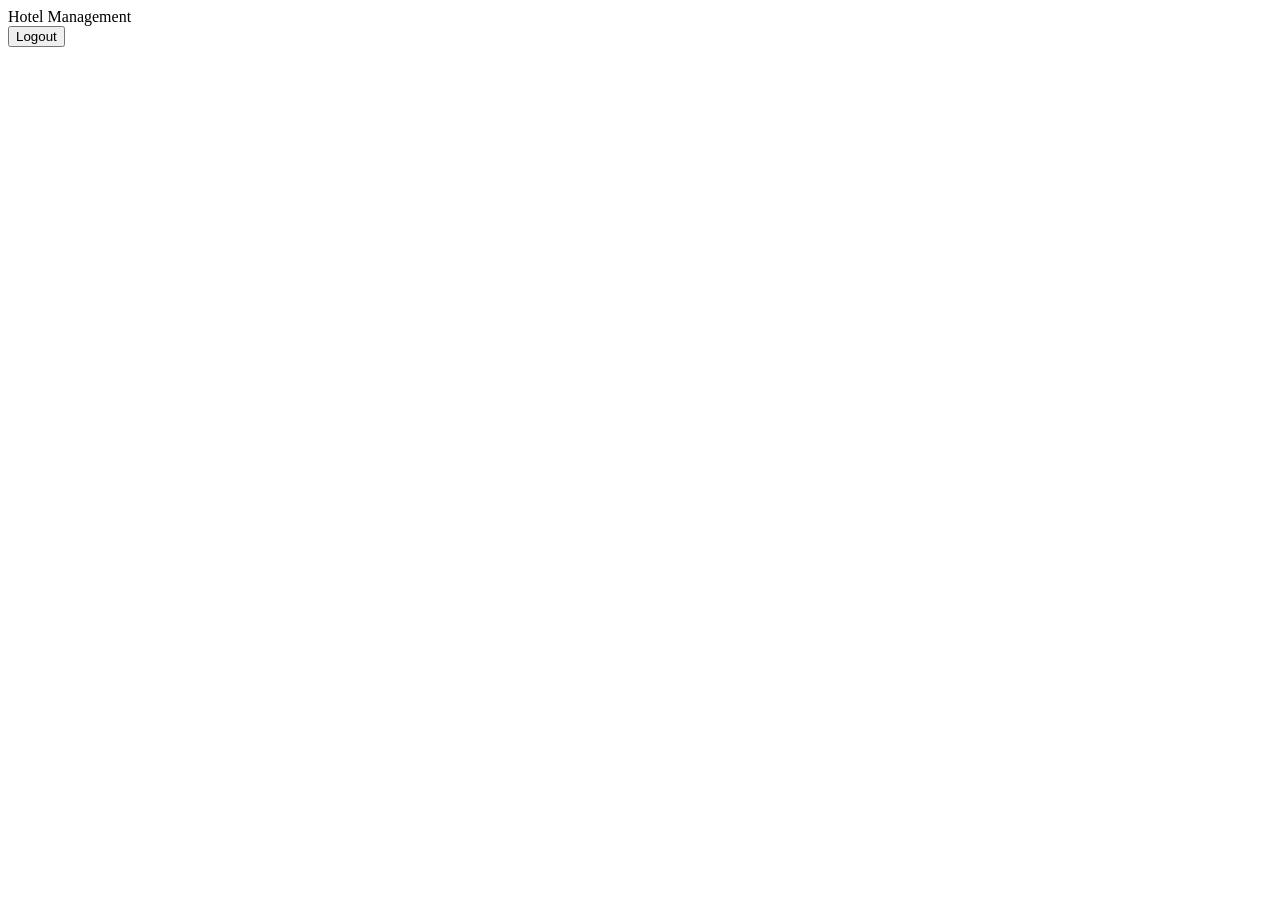
==== billing.html @ 8a0f072b "Add files via upload" ====
<!DOCTYPE html>
<html lang="en">
<head>
  <meta charset="UTF-8">
  <title>HMS - Billing</title>
  <link rel="stylesheet" href="css/style.css">
</head>
<body>

  <nav class="navbar">
    <div class="nav-brand">Hotel Management</div>
    <div class="nav-links" id="navbar-links"></div>
    <div class="d-flex align-center gap-3">
      <span id="user-display" style="font-weight: 500;"></span>
      <button class="btn btn-secondary" onclick="window.HMS.logout()">Logout</button>
    </div>
  </nav>

  <main class="container">
    <div id="alertBox" class="alert"></div>

    <!-- CUSTOMER VIEW -->
    <div id="customer-view" style="display:none; max-width: 600px; margin: 0 auto;">
      <h2 class="mb-3">Current Billing</h2>
      <div class="card" id="customerBillCard">
        <!-- Rendered via JS -->
      </div>
    </div>

    <!-- ADMIN VIEW -->
    <div id="admin-view" style="display:none; max-width: 800px; margin: 0 auto;">
      <h2 class="mb-3">Generate Invoice</h2>
      <div class="card mb-3">
        <form id="adminSearchForm" class="d-flex gap-2">
          <input type="text" id="searchUserId" class="form-control" placeholder="Enter User ID" required>
          <button type="submit" class="btn btn-primary" style="white-space: nowrap;">Find Active Booking</button>
        </form>
      </div>

      <div id="adminInvoiceCard" class="card" style="display: none;">
        <!-- Rendered via JS -->
      </div>
    </div>
  </main>

  <script src="js/main.js"></script>
  <script src="js/billing.js"></script>
  <script>
    document.addEventListener('DOMContentLoaded', () => {
      const user = window.HMS.checkAuth();
      if(!user) return;
      window.HMS.renderNavbar();

      if (user.role === 'Customer') {
        document.getElementById('customer-view').style.display = 'block';
        renderCustomerBill(user.userId);
      } else {
        document.getElementById('admin-view').style.display = 'block';
        
        document.getElementById('adminSearchForm').addEventListener('submit', (e) => {
          e.preventDefault();
          const sid = document.getElementById('searchUserId').value;
          renderAdminInvoice(sid);
        });
      }
    });

    function renderCustomerBill(userId) {
      const booking = window.HMS_Billing.getLatestBooking(userId);
      const card = document.getElementById('customerBillCard');
      
      if (!booking || booking.status === 'Pending' || booking.status === 'Rejected') {
        card.innerHTML = `<p class="text-center text-secondary">You do not have any active approved or checked-in bookings to pay for.</p>`;
        return;
      }

      const invoice = window.HMS_Billing.generateInvoice(booking.bookingId);

      card.innerHTML = `
        <h3 class="mb-2">Booking: ${booking.bookingId}</h3>
        <p><strong>Room Type:</strong> ${booking.roomType} ${booking.roomNumber ? `(Room ${booking.roomNumber})` : ''}</p>
        <p><strong>Dates:</strong> ${booking.checkIn} to ${booking.checkOut}</p>
        <hr style="margin: 1rem 0; border: none; border-top: 1px dashed var(--border-color);">
        <div class="mb-2">
          <div class="d-flex space-between mb-1">
            <span>Room Charges:</span>
            <span>$${invoice.baseCharge.toFixed(2)}</span>
          </div>
          <div class="d-flex space-between mb-1">
            <span>Taxes (18%):</span>
            <span>$${invoice.taxes.toFixed(2)}</span>
          </div>
          <div class="d-flex space-between mb-1">
            <span>Additional (${invoice.extraChargeDesc}):</span>
            <span>$${invoice.extraCharges.toFixed(2)}</span>
          </div>
        </div>
        <hr style="margin: 1rem 0; border: none; border-top: 1px solid var(--border-color);">
        <div class="d-flex space-between mb-3" style="font-size: 1.25rem; font-weight: 700;">
          <span>Total Bill:</span>
          <span>$${invoice.grandTotal.toFixed(2)}</span>
        </div>
        <button class="btn btn-primary btn-block" onclick="payBill('${booking.bookingId}', ${invoice.grandTotal})">Pay Bill</button>
      `;
    }

    function renderAdminInvoice(userId) {
      const booking = window.HMS_Billing.getLatestBooking(userId);
      const card = document.getElementById('adminInvoiceCard');
      card.style.display = 'block';
      
      if (!booking || booking.status === 'Pending' || booking.status === 'Rejected') {
        card.innerHTML = `<p class="text-center text-secondary" style="color:red;">No active bookings found for this user.</p>`;
        return;
      }

      const invoice = window.HMS_Billing.generateInvoice(booking.bookingId);

      card.innerHTML = `
        <h3 class="mb-2">Invoice for ${booking.bookingId}</h3>
        <p><strong>User:</strong> ${booking.userId}</p>
        <p><strong>Dates:</strong> ${booking.checkIn} to ${booking.checkOut}</p>
        <hr style="margin: 1rem 0; border: none; border-top: 1px dashed var(--border-color);">
        
        <table class="table mb-2">
          <tr><td>Base Charge:</td><td style="text-align: right;">$${invoice.baseCharge.toFixed(2)}</td></tr>
          <tr><td>Taxes:</td><td style="text-align: right;">$${invoice.taxes.toFixed(2)}</td></tr>
          <tr><td>${invoice.extraChargeDesc}:</td><td style="text-align: right;">$${invoice.extraCharges.toFixed(2)}</td></tr>
          <tr style="font-weight: 700; background: var(--bg-color);">
            <td>Grand Total:</td>
            <td style="text-align: right; color: var(--primary-color);">$${invoice.grandTotal.toFixed(2)}</td>
          </tr>
        </table>
        
        <div class="d-flex gap-2">
          <input type="number" id="addChargeAmt" class="form-control" placeholder="Add Amount (e.g. 50)">
          <button class="btn btn-secondary" onclick="addMockCharge('${booking.bookingId}', document.getElementById('searchUserId').value)" style="white-space: nowrap;">Add Charge</button>
        </div>
      `;
    }

    window.payBill = (bId, amt) => {
      window.location.href = `payment.html?bId=${bId}&amt=${amt}`;
    };

    window.addMockCharge = (bId, uId) => {
      const amt = document.getElementById('addChargeAmt').value;
      if(!amt || isNaN(amt)) return;
      window.HMS_Billing.addExtraCharge(bId, amt);
      renderAdminInvoice(uId);
    };
  </script>
</body>
</html>
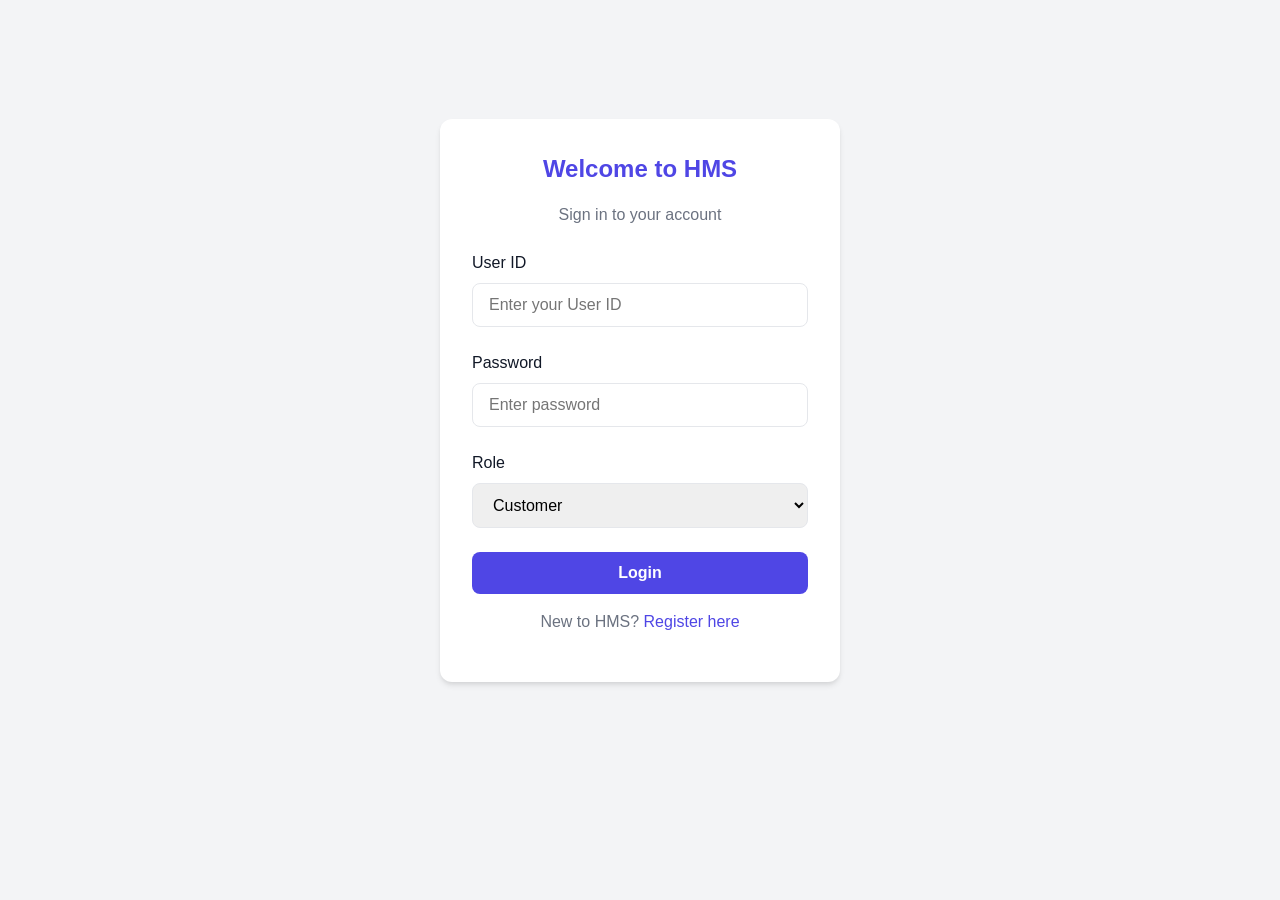
==== commit 33a52943: "project initials done" ====
--- a/billing.html
+++ b/billing.html
@@ -51,7 +51,7 @@
       if(!user) return;
       window.HMS.renderNavbar();
 
-      if (user.role === 'Customer') {
+      if (user.role === 'customer') {
         document.getElementById('customer-view').style.display = 'block';
         renderCustomerBill(user.userId);
       } else {
@@ -69,7 +69,7 @@
       const booking = window.HMS_Billing.getLatestBooking(userId);
       const card = document.getElementById('customerBillCard');
       
-      if (!booking || booking.status === 'Pending' || booking.status === 'Rejected') {
+      if (!booking || booking.status === 'pending' || booking.status === 'rejected') {
         card.innerHTML = `<p class="text-center text-secondary">You do not have any active approved or checked-in bookings to pay for.</p>`;
         return;
       }
@@ -109,7 +109,7 @@
       const card = document.getElementById('adminInvoiceCard');
       card.style.display = 'block';
       
-      if (!booking || booking.status === 'Pending' || booking.status === 'Rejected') {
+      if (!booking || booking.status === 'pending' || booking.status === 'rejected') {
         card.innerHTML = `<p class="text-center text-secondary" style="color:red;">No active bookings found for this user.</p>`;
         return;
       }
--- a/css/style.css
+++ b/css/style.css
@@ -0,0 +1,294 @@
+@import url('https://fonts.googleapis.com/css2?family=Inter:wght@300;400;500;600;700&display=swap');
+
+:root {
+  --primary-color: #4F46E5;
+  --primary-hover: #4338CA;
+  --secondary-color: #10B981;
+  --danger-color: #EF4444;
+  --danger-hover: #DC2626;
+  --bg-color: #F3F4F6;
+  --surface-color: #FFFFFF;
+  --text-primary: #111827;
+  --text-secondary: #6B7280;
+  --border-color: #E5E7EB;
+  
+  --shadow-sm: 0 1px 2px 0 rgba(0, 0, 0, 0.05);
+  --shadow-md: 0 4px 6px -1px rgba(0, 0, 0, 0.1), 0 2px 4px -1px rgba(0, 0, 0, 0.06);
+  --shadow-lg: 0 10px 15px -3px rgba(0, 0, 0, 0.1), 0 4px 6px -2px rgba(0, 0, 0, 0.05);
+  
+  --radius-sm: 4px;
+  --radius-md: 8px;
+  --radius-lg: 12px;
+  
+  --transition: all 0.2s ease-in-out;
+}
+
+* {
+  margin: 0;
+  padding: 0;
+  box-sizing: border-box;
+}
+
+body {
+  font-family: 'Inter', sans-serif;
+  background-color: var(--bg-color);
+  color: var(--text-primary);
+  line-height: 1.5;
+  min-height: 100vh;
+  display: flex;
+  flex-direction: column;
+}
+
+/* Typography */
+h1, h2, h3, h4 { margin-bottom: 0.5rem; color: var(--text-primary); }
+p { color: var(--text-secondary); margin-bottom: 1rem; }
+a { color: var(--primary-color); text-decoration: none; transition: var(--transition); }
+a:hover { color: var(--primary-hover); }
+
+/* Navbar */
+.navbar {
+  background-color: var(--surface-color);
+  box-shadow: var(--shadow-sm);
+  padding: 1rem 2rem;
+  display: flex;
+  justify-content: space-between;
+  align-items: center;
+  position: sticky;
+  top: 0;
+  z-index: 100;
+}
+
+.nav-brand {
+  font-size: 1.25rem;
+  font-weight: 700;
+  color: var(--primary-color);
+}
+
+.nav-links {
+  display: flex;
+  gap: 1.5rem;
+  align-items: center;
+}
+
+.nav-links a {
+  font-weight: 500;
+  color: var(--text-secondary);
+}
+
+.nav-links a:hover, .nav-links a.active {
+  color: var(--primary-color);
+}
+
+/* Main Layout Setup */
+.container {
+  width: 100%;
+  max-width: 1200px;
+  margin: 2rem auto;
+  padding: 0 1rem;
+  flex: 1;
+}
+
+.center-wrapper {
+  display: flex;
+  align-items: center;
+  justify-content: center;
+  min-height: calc(100vh - 100px);
+}
+
+/* Cards */
+.card {
+  background: var(--surface-color);
+  border-radius: var(--radius-lg);
+  box-shadow: var(--shadow-md);
+  padding: 2rem;
+  transition: var(--transition);
+}
+
+.card:hover {
+  box-shadow: var(--shadow-lg);
+}
+
+/* Forms */
+.form-group {
+  margin-bottom: 1.5rem;
+}
+
+.form-group label {
+  display: block;
+  font-weight: 500;
+  margin-bottom: 0.5rem;
+  color: var(--text-primary);
+}
+
+.form-control {
+  width: 100%;
+  padding: 0.75rem 1rem;
+  border: 1px solid var(--border-color);
+  border-radius: var(--radius-md);
+  font-family: inherit;
+  font-size: 1rem;
+  transition: var(--transition);
+}
+
+.form-control:focus {
+  outline: none;
+  border-color: var(--primary-color);
+  box-shadow: 0 0 0 3px rgba(79, 70, 229, 0.1);
+}
+
+/* Buttons */
+.btn {
+  display: inline-block;
+  padding: 0.75rem 1.5rem;
+  border-radius: var(--radius-md);
+  font-weight: 600;
+  text-align: center;
+  cursor: pointer;
+  border: none;
+  transition: var(--transition);
+  font-size: 1rem;
+}
+
+.btn-primary {
+  background-color: var(--primary-color);
+  color: white;
+}
+
+.btn-primary:hover {
+  background-color: var(--primary-hover);
+  transform: translateY(-1px);
+}
+
+.btn-secondary {
+  background-color: var(--surface-color);
+  color: var(--text-primary);
+  border: 1px solid var(--border-color);
+}
+
+.btn-secondary:hover {
+  background-color: var(--bg-color);
+}
+
+.btn-danger {
+  background-color: var(--danger-color);
+  color: white;
+}
+
+.btn-danger:hover {
+  background-color: var(--danger-hover);
+}
+
+.btn-block {
+  width: 100%;
+}
+
+/* Alerts / Badges */
+.alert {
+  padding: 1rem;
+  border-radius: var(--radius-md);
+  margin-bottom: 1rem;
+  font-weight: 500;
+  display: none; /* hidden by default */
+}
+.alert.success { background-color: #D1FAE5; color: #065F46; border: 1px solid #10B981; }
+.alert.error { background-color: #FEE2E2; color: #991B1B; border: 1px solid #EF4444; }
+
+.badge {
+  padding: 0.25rem 0.75rem;
+  border-radius: 999px;
+  font-size: 0.875rem;
+  font-weight: 600;
+}
+.badge-success { background-color: #D1FAE5; color: #065F46; }
+.badge-danger { background-color: #FEE2E2; color: #991B1B; }
+.badge-warning { background-color: #FEF3C7; color: #92400E; }
+
+/* Tables */
+.table-responsive {
+  overflow-x: auto;
+  border-radius: var(--radius-md);
+  box-shadow: var(--shadow-sm);
+}
+
+.table {
+  width: 100%;
+  border-collapse: collapse;
+  background-color: var(--surface-color);
+}
+
+.table th, .table td {
+  padding: 1rem;
+  text-align: left;
+  border-bottom: 1px solid var(--border-color);
+}
+
+.table th {
+  background-color: var(--bg-color);
+  font-weight: 600;
+  color: var(--text-secondary);
+}
+
+.table tr:hover {
+  background-color: #F9FAFB;
+}
+
+/* Dashboard summary layout */
+.dashboard-grid {
+  display: grid;
+  grid-template-columns: repeat(auto-fit, minmax(250px, 1fr));
+  gap: 1.5rem;
+  margin-bottom: 2rem;
+}
+
+.stat-card {
+  padding: 1.5rem;
+  border-radius: var(--radius-lg);
+  background-color: var(--surface-color);
+  box-shadow: var(--shadow-md);
+  text-align: center;
+}
+.stat-card h3 { font-size: 2rem; color: var(--primary-color); margin-bottom: 0.5rem; }
+
+/* Utilities */
+.text-center { text-align: center; }
+.mb-1 { margin-bottom: 0.5rem; }
+.mb-2 { margin-bottom: 1rem; }
+.mb-3 { margin-bottom: 1.5rem; }
+.mt-2 { margin-top: 1rem; }
+.mt-4 { margin-top: 2rem; }
+.d-flex { display: flex; }
+.space-between { justify-content: space-between; }
+.align-center { align-items: center; }
+.gap-2 { gap: 1rem; }
+.gap-3 { gap: 1.5rem; }
+.hidden { display: none !important; }
+
+/* Modal */
+.modal-overlay {
+  position: fixed;
+  top: 0; left: 0; right: 0; bottom: 0;
+  background: rgba(0,0,0,0.5);
+  display: flex;
+  align-items: center;
+  justify-content: center;
+  z-index: 1000;
+  opacity: 0;
+  visibility: hidden;
+  transition: var(--transition);
+}
+.modal-overlay.active {
+  opacity: 1;
+  visibility: visible;
+}
+.modal-content {
+  background: var(--surface-color);
+  padding: 2rem;
+  border-radius: var(--radius-lg);
+  max-width: 500px;
+  width: 90%;
+  transform: translateY(-20px);
+  transition: var(--transition);
+}
+.modal-overlay.active .modal-content {
+  transform: translateY(0);
+}
